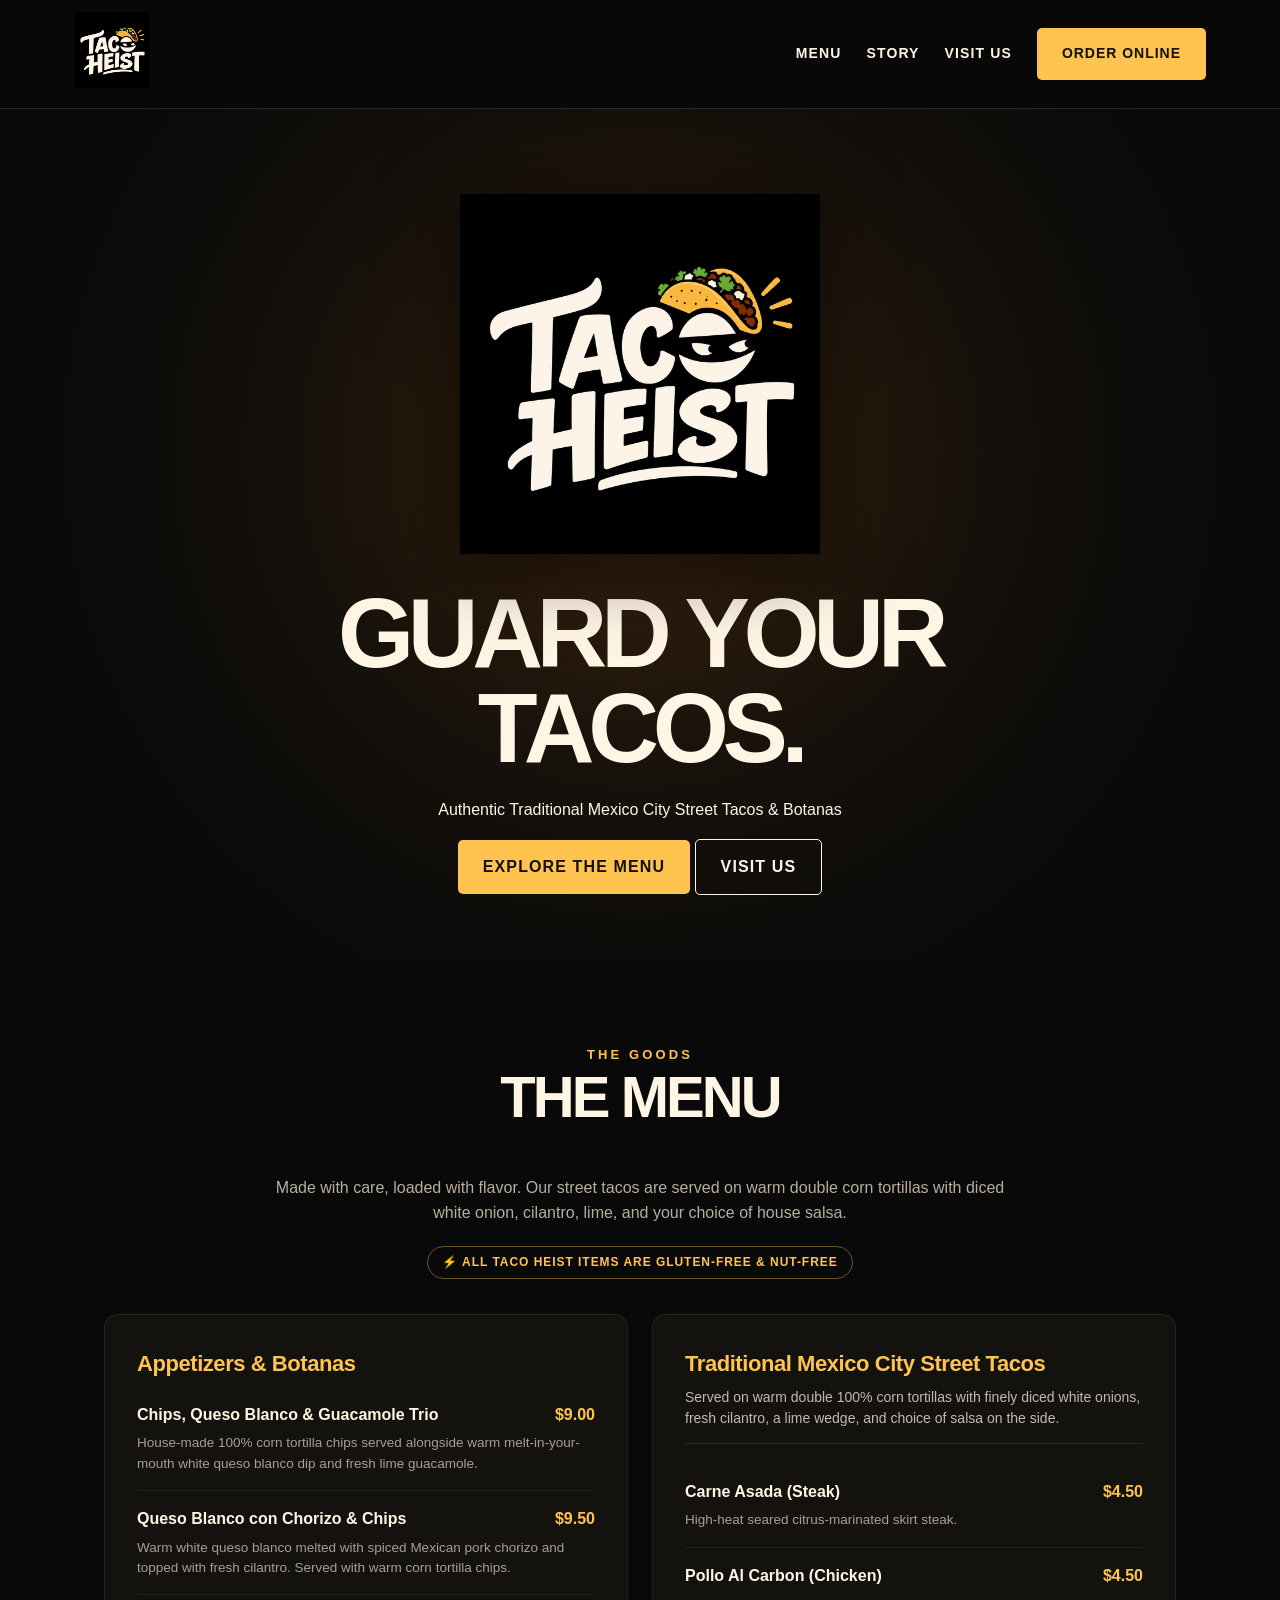
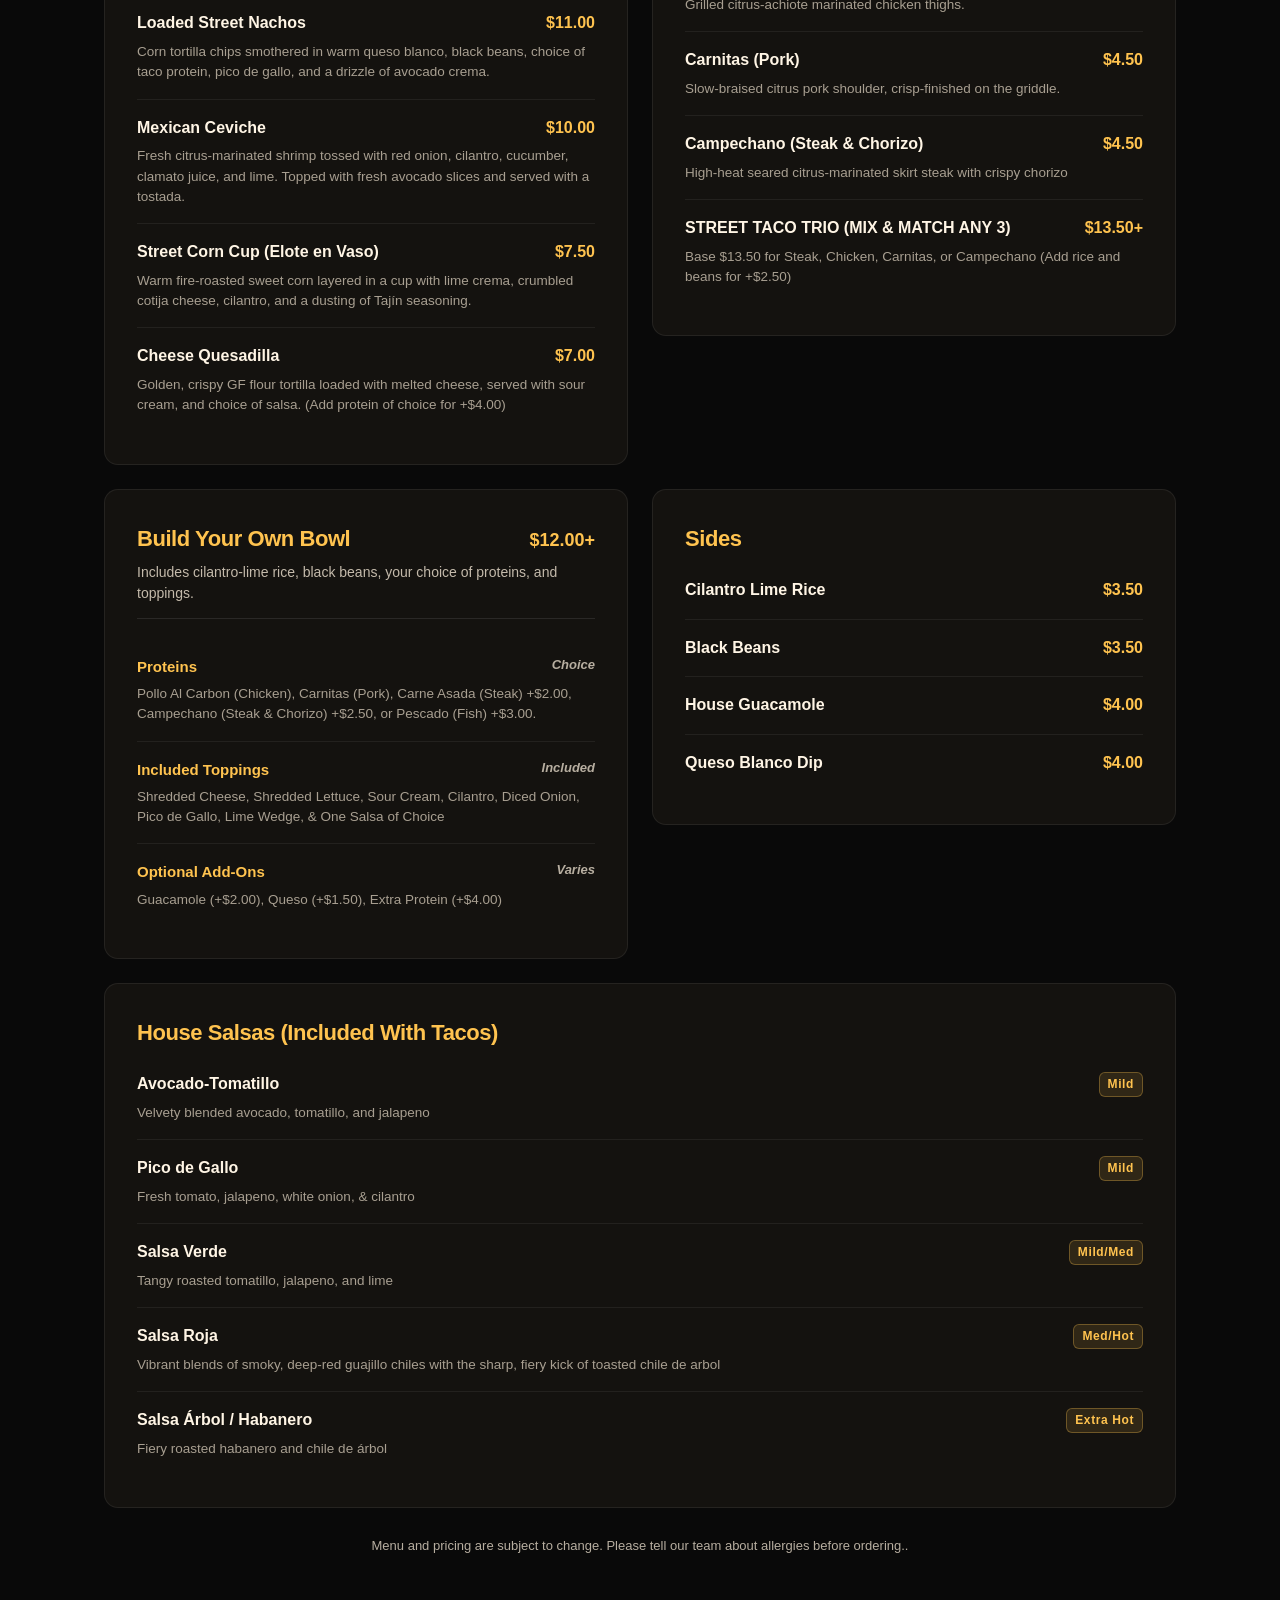
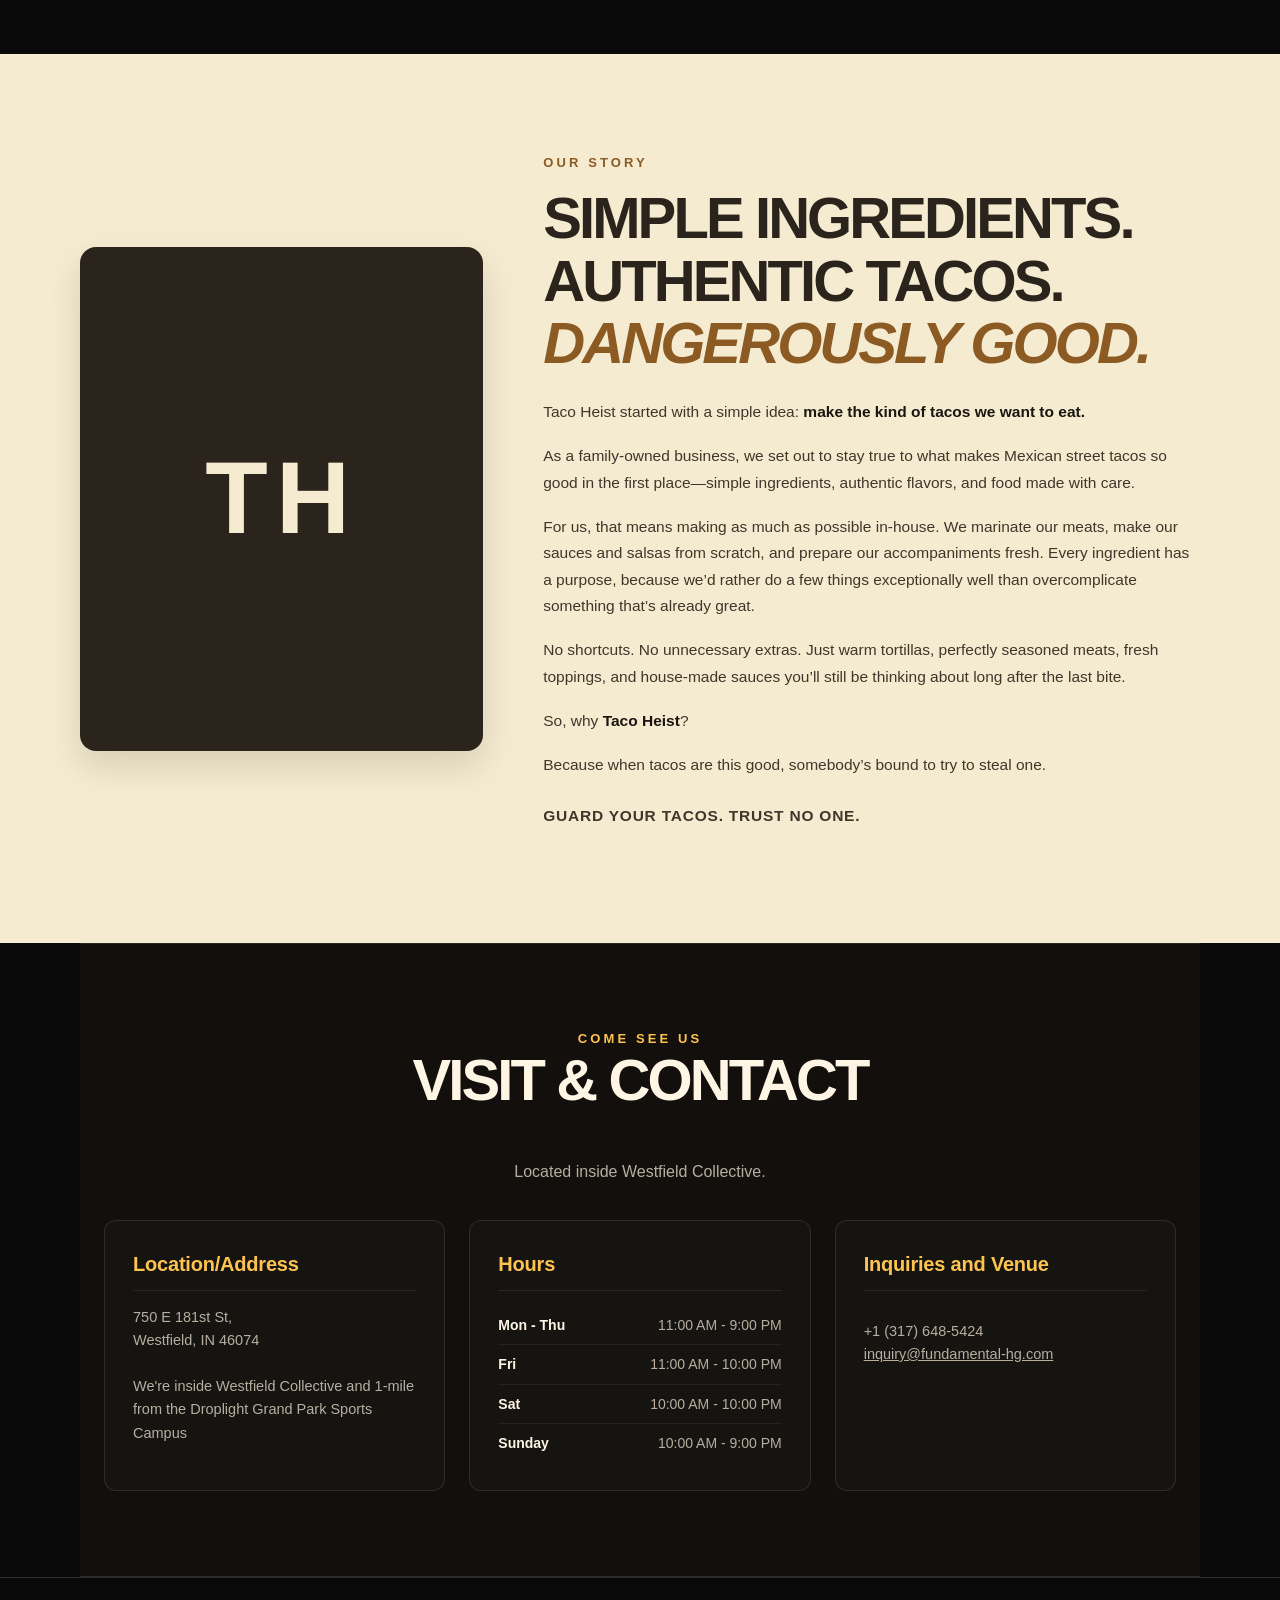
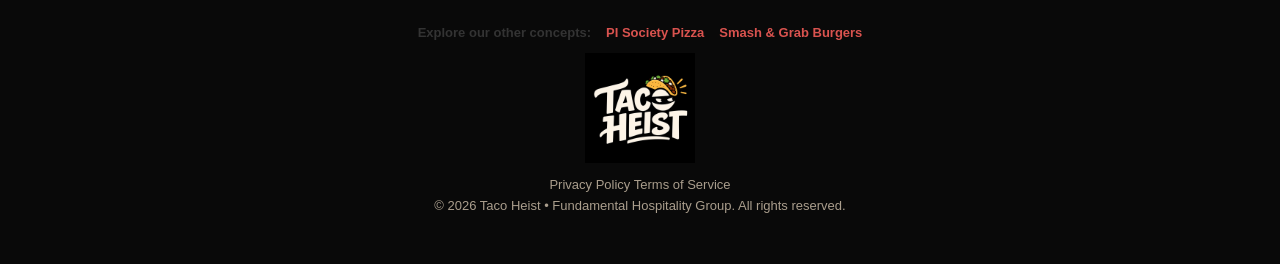
==== index.html @ 06c4e678 "ld json mod" ====
<!DOCTYPE html>
<html lang="en">
<head>
    <meta charset="UTF-8">
    <meta name="viewport" content="width=device-width, initial-scale=1.0">
    <title>Taco Heist</title>
    <link rel="stylesheet" href="css/styles.css">
    <link rel="icon" type="image/png" href="images/favicon.png">
    <meta property="og:site_name" content="Taco Heist, Guard Your Tacos!">
    <script type="application/ld+json">
        {
        "@context": "https://schema.org",
        "@type": "WebSite",
        "name": "Taco Heist",
        "url": "https://taco-heist.com/"
        }
    </script>
</head>
<script async src="https://www.googletagmanager.com/gtm.js?id=GTM-P6GP3KF7"></script>
<script>
  window.dataLayer = window.dataLayer || [];
  function gtag(){dataLayer.push(arguments);}
  gtag('js', new Date());
</script>
<body>

    <!-- NAVIGATION -->
    <header>
        <nav>
            <div class="brand">
                <a href="#hero">
                    <img src="images/th_company_logo.png" alt="Taco Heist Logo">
                </a>
            </div>
            <div class="links">
                <a href="#menu">MENU</a>
				<a href="#story">STORY</a>
                <a href="#visit">VISIT US</a>
                <a href="#" class="btn order-popup-trigger">ORDER ONLINE</a>
            </div>
        </nav>
    </header>

    <!-- HERO SECTION -->
    <section class="hero" id="hero">
        <div class="hero-content">
            <img src="images/th_company_logo_lg.png" alt="Taco Heist Shield Logo" style="margin: 20px 0 10px 0;">
            <h1>GUARD YOUR <br>TACOS.</h1>
            <p>Authentic Traditional Mexico City Street Tacos &amp; Botanas</p>
            <div class="actions">
                <a href="#menu" class="btn">EXPLORE THE MENU</a>
                <a href="#visit" class="btn btn-outline">VISIT US</a>
            </div>
        </div>
    </section>

    <!-- MENU SECTION -->
    <section class="wrap" id="menu">
        <div class="center">
            <div class="eyebrow">The goods</div>
            <h2>THE MENU</h2>
            <p class="intro">Made with care, loaded with flavor. Our street tacos are served on warm double corn tortillas with diced white onion, cilantro, lime, and your choice of house salsa.</p>
            <span class="pill">⚡ ALL TACO HEIST ITEMS ARE GLUTEN-FREE &amp; NUT-FREE </span>
        </div>
        
        <!-- Dynamic Menu Container populated via js/main.js -->
        <div id="menu-container" class="menu-grid" style="margin-top:35px">
            <!-- Menu categories and items injected here dynamically -->
        </div>

        <p class="small center" style="margin-top:28px">Menu and pricing are subject to change. Please tell our team about allergies before ordering.</menu>.</p>
    </section>
 
    <!-- STORY SECTION (Balanced Editorial Grid) -->
    <section id="story" class="story-section">
        <div class="story-container">
            <div class="story-mark-col">
                <div class="story-mark">
                    <span>TH</span>
                </div>
            </div>
            <div class="story-content">
                <span class="eyebrow" style="color: #8c5a23;">OUR STORY</span>
                <h2>SIMPLE INGREDIENTS. AUTHENTIC TACOS.<br><em>DANGEROUSLY GOOD.</em></h2>
                <p>Taco Heist started with a simple idea: <strong>make the kind of tacos we want to eat.</strong></p>
                <p>As a family-owned business, we set out to stay true to what makes Mexican street tacos so good in the first place—simple ingredients, authentic flavors, and food made with care.</p>
                <p>For us, that means making as much as possible in-house. We marinate our meats, make our sauces and salsas from scratch, and prepare our accompaniments fresh. Every ingredient has a purpose, because we’d rather do a few things exceptionally well than overcomplicate something that’s already great.</p>
                <p>No shortcuts. No unnecessary extras. Just warm tortillas, perfectly seasoned meats, fresh toppings, and house-made sauces you’ll still be thinking about long after the last bite.</p>
                <p>So, why <strong>Taco Heist</strong>?</p>
                <p>Because when tacos are this good, somebody’s bound to try to steal one.</p>
                <p style="margin-top: 24px; font-weight: 900; letter-spacing: 0.05em; text-transform: uppercase;">Guard your tacos. Trust no one.</p>
            </div>
        </div>
    </section>
  
    <!-- VISIT & CONTACT SECTION (3 COLUMNS) -->
    <section class="wrap visit-section" id="visit">
        <div class="center">
            <div class="eyebrow">Come see us</div>
            <h2>VISIT &amp; CONTACT</h2>
            <p class="intro">Located inside Westfield Collective.</p>
        </div>

        <div class="visit-grid">
            <!-- Column 1: Location -->
            <div class="visit-card">
                <h3>Location/Address</h3>
                <p>750 E 181st St,<br>Westfield, IN 46074<br><br>We're inside Westfield Collective and 1-mile from the Droplight Grand Park Sports Campus</p>
            </div>

            <!-- Column 2: Hours -->
            <div class="visit-card">
                <h3>Hours</h3>
                <ul class="hours-list">
                    <li><span><strong>Mon - Thu</strong></span> <span>11:00 AM - 9:00 PM</span></li>
                    <li><span><strong>Fri</strong></span> <span>11:00 AM - 10:00 PM</span></li>
                    <li><span><strong>Sat</strong></span> <span>10:00 AM - 10:00 PM</span></li>					
                    <li><span><strong>Sunday</strong></span> <span>10:00 AM - 9:00 PM</span></li>
                </ul>
            </div>

            <!-- Column 3: Inquiries -->
            <div class="visit-card">
                <h3>Inquiries and Venue</h3>
                <p style="margin-top: 14px;">+1 (317) 648-5424<br>
                <a href="mailto:inquiry@fundamental-hg.com" style="color: inherit; text-decoration: underline;">inquiry@fundamental-hg.com</a></p>
            </div>
        </div>
</section>

    <!-- FOOTER -->
    <footer class="foot">
        <div class="sibling-concepts">
            <span class="concepts-label">Explore our other concepts:</span>
            <a href="https://www.pisocietypizza.com" target="_blank" class="concept-link";>PI Society Pizza</a>
            <a href="https://www.smashngrab-burgers.com" target="_blank" class="concept-link">Smash & Grab Burgers</a>
        </div>                  
        <img src="images/th_company_logo.png" alt="Taco Heist Logo">
        <div class="legal-links">
            <a href="/privacy.html">Privacy Policy</a>
            <a href="/terms.html">Terms of Service</a>
        </div>
        <p>&copy; <span id="year">2026</span> Taco Heist • Fundamental Hospitality Group. All rights reserved.</p>
    </footer>

    <!-- SCRIPTS -->
    <script src="js/menu-data.js"></script>
    <script src="js/main.js"></script>
</body>
</html>
---- css/styles.css ----
/* Core Reset & Theme Variables */
:root {
  --gold: #ffc34f;
  --cream: #fff5e5;
  --muted: #b7aea0;
  --dark: #090909;
}

* {
  box-sizing: border-box;
}

html {
  scroll-behavior: smooth;
}

body {
  margin: 0;
  background: var(--dark);
  color: var(--cream);
  font-family: Arial, Helvetica, sans-serif;
  line-height: 1.55;
}

a {
  color: inherit;
  text-decoration: none;
}

button {
  font: inherit;
}

header {
  position: sticky;
  top: 0;
  z-index: 10;
  background: #090909ed;
  border-bottom: 1px solid #ffffff22;
  backdrop-filter: blur(12px);
}

nav {
  max-width: 1180px;
  margin: auto;
  display: flex;
  align-items: center;
  justify-content: space-between;
  padding: 12px 24px;
  gap: 16px;
}

nav img {
  width: 76px;
  height: 76px;
  object-fit: contain;
}

nav .links {
  display: flex;
  gap: 25px;
  align-items: center;
  font-size: 14px;
  font-weight: 800;
  letter-spacing: .08em;
}

nav a:hover {
  color: var(--gold);
}

.btn {
  display: inline-block;
  border: 0;
  border-radius: 5px;
  background: var(--gold);
  color: #14100b;
  padding: 15px 25px;
  font-weight: 900;
  letter-spacing: .07em;
  cursor: pointer;
  text-align: center;
}

.btn:hover {
  background: #ffe09a;
}

.btn-outline {
  background: transparent;
  border: 1px solid var(--cream);
  color: var(--cream);
}

.btn-outline:hover {
  background: #ffffff1a;
}

.hero {
  min-height: 660px;
  display: grid;
  place-items: center;
  text-align: center;
  padding: 65px 22px;
  background: radial-gradient(circle at 50% 40%, #3e240e 0%, #14100b 43%, #090909 76%);
}

.hero-content {
  display: flex;
  flex-direction: column;
  align-items: center;
}

.hero img {
  width: min(360px, 66vw);
  filter: drop-shadow(0 10px 40px #0009);
}

.eyebrow {
  color: var(--gold);
  text-transform: uppercase;
  font-size: 13px;
  font-weight: 900;
  letter-spacing: .24em;
}

h1, h2, h3, p {
  margin-top: 0;
}

h1 {
  font-size: clamp(45px, 8vw, 98px);
  line-height: .97;
  letter-spacing: -.065em;
  margin: 22px 0;
}

h2 {
  font-size: clamp(34px, 5vw, 58px);
  letter-spacing: -.05em;
  line-height: 1.08;
}

.wrap {
  max-width: 1120px;
  margin: auto;
  padding: 85px 24px;
}

.center {
  text-align: center;
}

.intro {
  max-width: 740px;
  margin: 0 auto 20px;
  color: var(--muted);
}

.hero-tagline {
  display: block;
  width: 100%;
  font-size: clamp(15px, 2vw, 19px);
  font-weight: 900;
  letter-spacing: 0.3em;
  color: var(--gold);
  text-transform: uppercase;
  margin: 10px 0 15px 0;
  text-align: center;
}

.menu-grid {
  display: grid;
  grid-template-columns: repeat(2, minmax(0, 1fr));
  gap: 24px;
  align-items: start;
}

.panel {
  background: #14120f;
  border: 1px solid #ffffff12;
  border-radius: 14px;
  padding: 32px;
}

.panel-header {
  display: flex;
  justify-content: space-between;
  align-items: baseline;
}

.panel h3 {
  color: var(--gold);
  font-size: 22px;
  letter-spacing: -.02em;
  margin-bottom: 6px;
}

.cat-price {
  color: var(--gold);
  font-weight: 800;
  font-size: 18px;
}

.category-desc {
  font-size: 14px;
  color: #c4baab;
  margin-bottom: 20px;
  line-height: 1.5;
  border-bottom: 1px solid #ffffff18;
  padding-bottom: 14px;
}

.item {
  border-bottom: 1px solid #ffffff10;
  padding: 16px 0;
}

.item:last-child {
  border-bottom: 0;
}

.item-top {
  display: flex;
  justify-content: space-between;
  gap: 20px;
  font-weight: 600;
  font-size: 16px;
  color: var(--cream);
}

.item-title {
  font-weight: 600;
}

.price {
  color: var(--gold);
  font-weight: 700;
  white-space: nowrap;
}

.desc {
  font-size: 13.5px;
  color: #a89f91;
  margin: 6px 0 0;
  line-height: 1.5;
}

.pill {
  display: inline-block;
  border: 1px solid #ffc34f66;
  color: var(--gold);
  border-radius: 20px;
  padding: 6px 14px;
  font-size: 12px;
  font-weight: 800;
  letter-spacing: .08em;
}

.salsa {
  grid-column: 1 / -1;
}

.small {
  font-size: 13px;
  color: var(--muted);
}

/* --- Balanced Editorial Story Section --- */
.story-section {
  background: #f4ebd0;
  color: #2b241c;
  padding: 95px 24px;
  border-top: 1px solid #ffffff22;
  border-bottom: 1px solid #ffffff22;
}

.story-container {
  max-width: 1120px;
  margin: 0 auto;
  display: flex;
  gap: 60px;
  align-items: center;
}

.story-mark-col {
  flex: 0 0 36%;
}

.story-mark {
  background: #2b241c;
  color: #f4ebd0;
  width: 100%;
  aspect-ratio: 4 / 5;
  border-radius: 16px;
  display: flex;
  align-items: center;
  justify-content: center;
  font-weight: 900;
  font-size: clamp(60px, 8vw, 110px);
  letter-spacing: 0.08em;
  box-shadow: 0 15px 35px rgba(0,0,0,0.12);
}

.story-content {
  flex: 1;
}

.story-content h2 {
  color: #2b241c;
  margin-top: 12px;
  margin-bottom: 24px;
}

.story-content h2 em {
  font-style: italic;
  color: #8c5a23;
}

.story-content p {
  font-size: 15.5px;
  line-height: 1.7;
  margin-bottom: 18px;
  color: #42362b;
}

.story-content strong {
  color: #1a1510;
}

@media(max-width: 850px) {
  .story-container {
    flex-direction: column;
    gap: 40px;
  }
  .story-mark-col {
    width: 100%;
    max-width: 320px;
    margin: 0 auto;
  }
}

.visit-section {
  background: #120f0c;
  border-top: 1px solid #ffffff1b;
  border-bottom: 1px solid #ffffff1b;
  padding: 85px 24px;
}

.visit-grid {
  display: grid;
  grid-template-columns: repeat(3, minmax(0, 1fr));
  gap: 24px;
  margin-top: 35px;
  align-items: stretch;
}

.visit-card {
  background: #161411;
  border: 1px solid #ffffff1b;
  border-radius: 12px;
  padding: 28px;
  display: flex;
  flex-direction: column;
}

.visit-card h3 {
  color: var(--gold);
  font-size: 20px;
  margin-bottom: 15px;
  border-bottom: 1px solid #ffffff14;
  padding-bottom: 10px;
  letter-spacing: -.01em;
}

.visit-card p, 
.visit-card ul {
  font-size: 14.5px;
  color: var(--muted);
  margin: 0;
  line-height: 1.6;
}

.visit-card strong {
  color: var(--cream);
}

.hours-list {
  list-style: none;
  padding: 0;
  margin: 0;
}

.hours-list li {
  display: flex;
  justify-content: space-between;
  padding: 8px 0;
  border-bottom: 1px solid #ffffff10;
  font-size: 14px;
}

.hours-list li:last-child {
  border-bottom: 0;
}

.contact-link {
  color: var(--gold);
  text-decoration: underline;
  text-underline-offset: 3px;
}

.contact-link:hover {
  color: var(--cream);
}

.foot {
  border-top: 1px solid #ffffff25;
  padding: 35px 24px;
  text-align: center;
  color: #aa9e8d;
  font-size: 13px;
}

.foot img {
  width: 110px;
  display: block;
  margin: 0 auto 12px;
}

@media(max-width: 850px) {
  .visit-grid {
    grid-template-columns: 1fr;
  }
}

@media(max-width: 700px) {
  nav img {
    width: 55px;
    height: 55px;
  }
  nav .links {
    gap: 12px;
    font-size: 11px;
  }
  .menu-grid {
    grid-template-columns: 1fr;
  }
  .wrap {
    padding: 65px 20px;
  }
  .panel, .visit-card {
    padding: 22px;
  }
}
/* --- Custom Layout Adjustments for Salsas & Bowls --- */
.salsa-badge {
  display: inline-block;
  background: rgba(255, 195, 79, 0.12);
  border: 1px solid rgba(255, 195, 79, 0.3);
  color: var(--gold);
  border-radius: 6px;
  padding: 2px 8px;
  font-size: 12px;
  font-weight: 700;
  letter-spacing: 0.05em;
  white-space: nowrap;
}

.bowl-tag {
  color: var(--muted);
  font-size: 13px;
  font-weight: 600;
  font-style: italic;
  white-space: nowrap;
}

.bowl-item .item-title {
  color: var(--gold);
  font-size: 15px;
}

.sibling-concepts {
    display: flex;
    align-items: center;
    justify-content: center;
    gap: 15px;
    padding: 10px;
    flex-wrap: wrap;
    font-family: inherit;
}

.concepts-label {
    font-weight: bold;
    color: #333; /* Adjust to match the specific site's text color */
}

.concept-link {
    text-decoration: none;
    color: #d9534f; /* Adjust to match the specific site's accent color */
    font-weight: 600;
    transition: color 0.3s ease;
}

.concept-link:hover {
    color: #000;
    text-decoration: underline;
}

/* Mobile responsive adjustment */
@media (max-width: 768px) {
    .sibling-concepts {
        flex-direction: column;
        gap: 10px;
    }
}
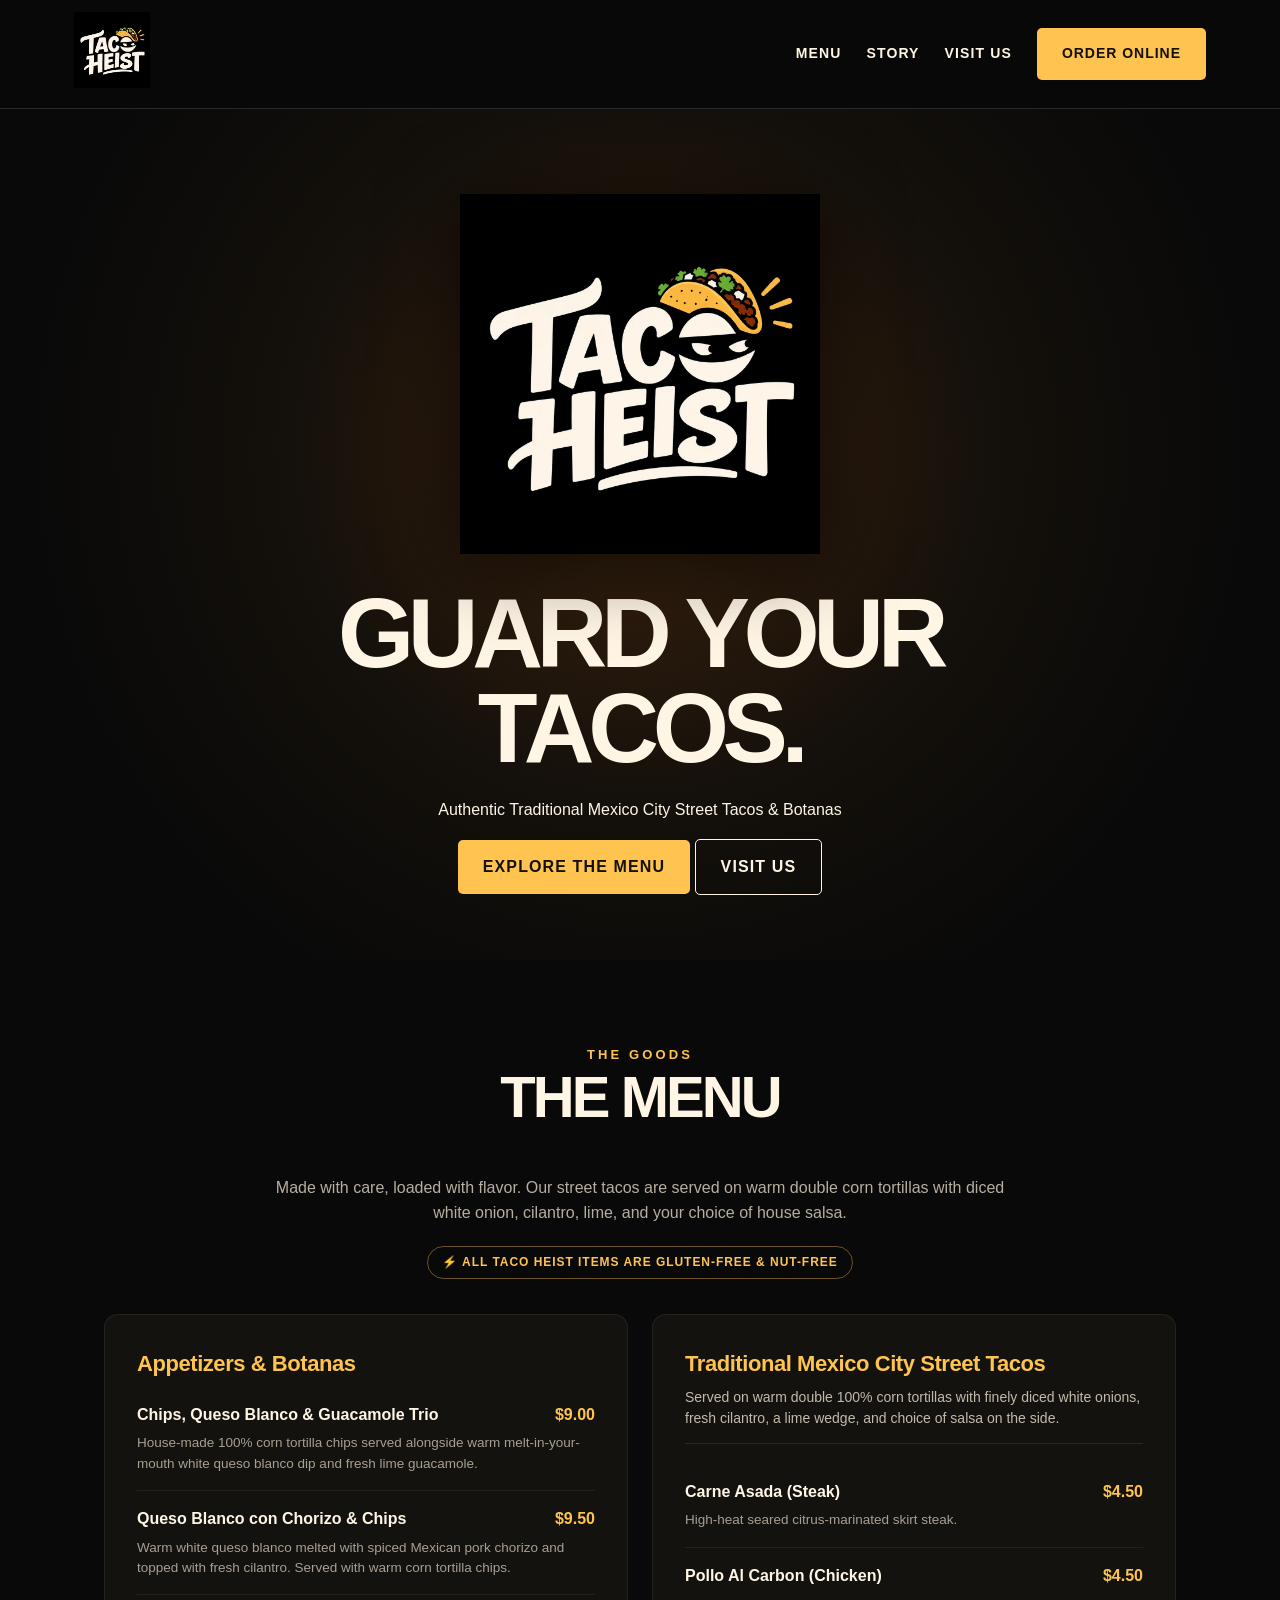
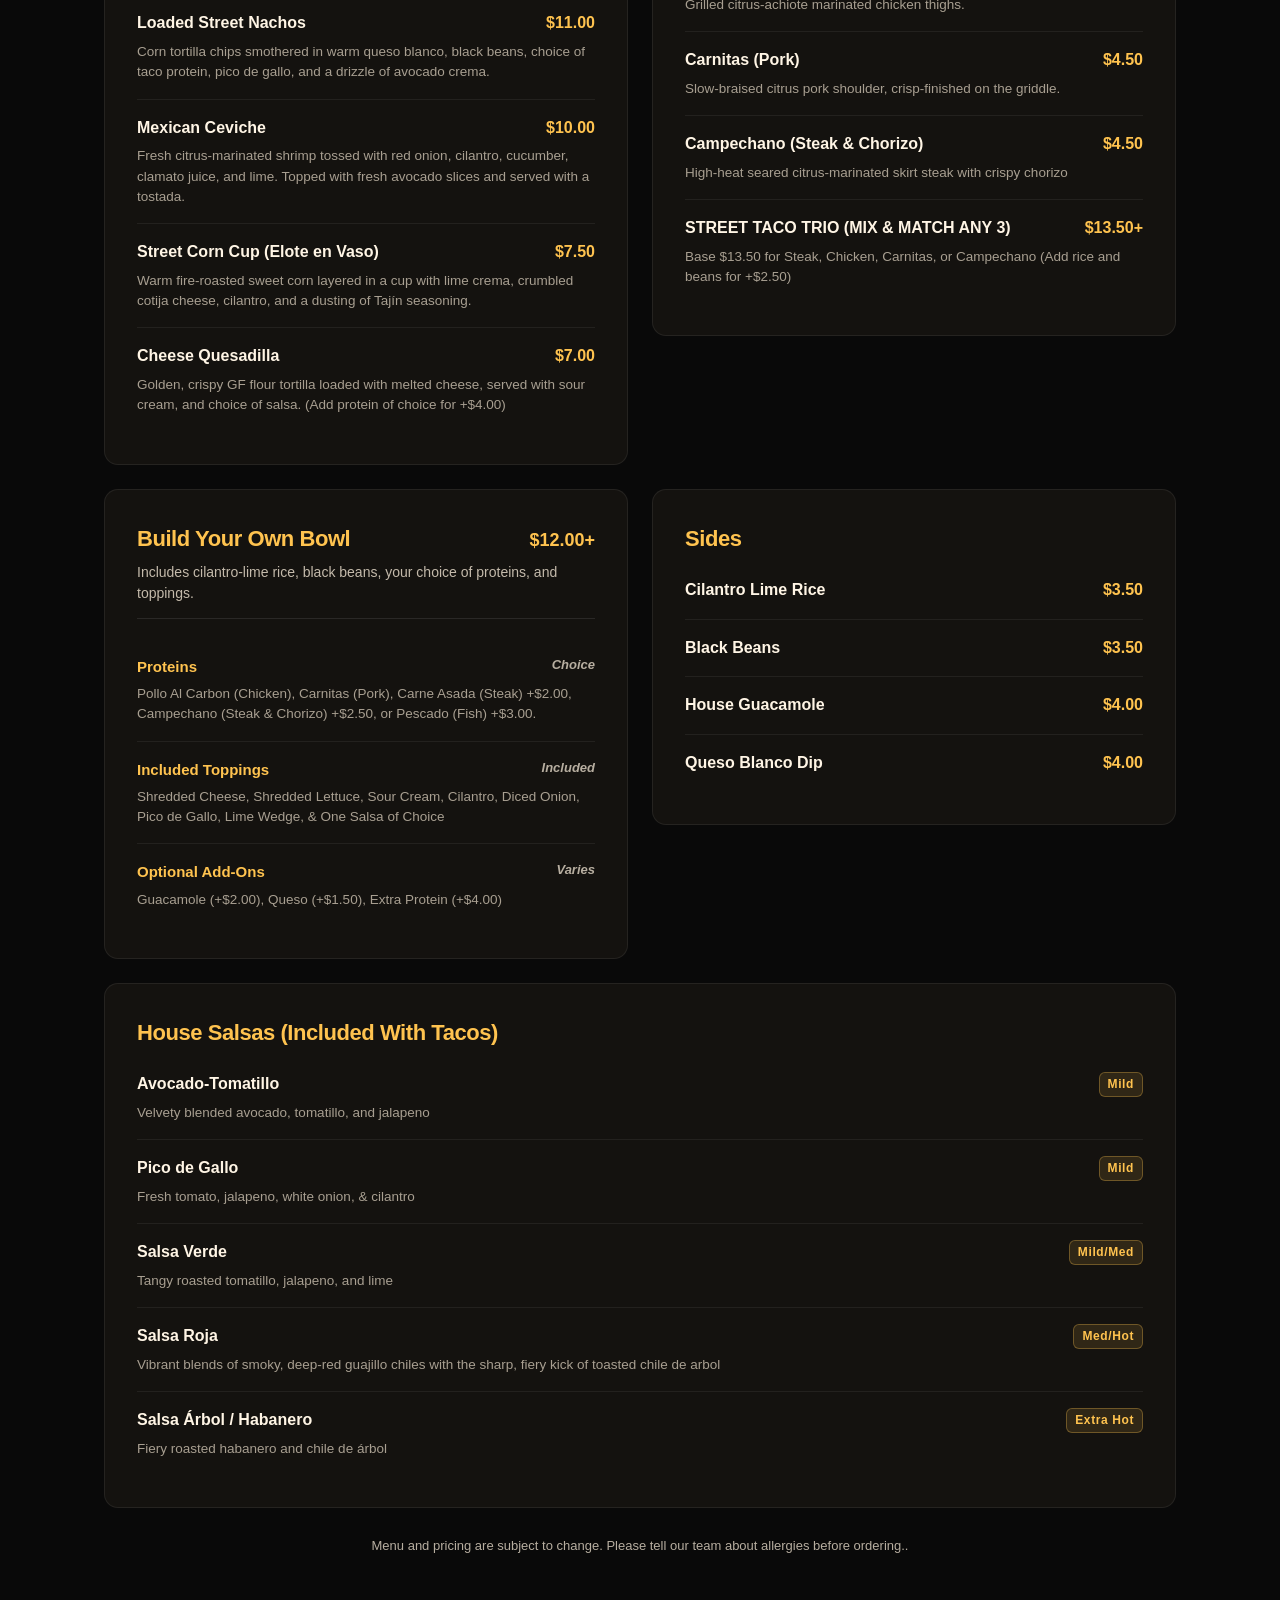
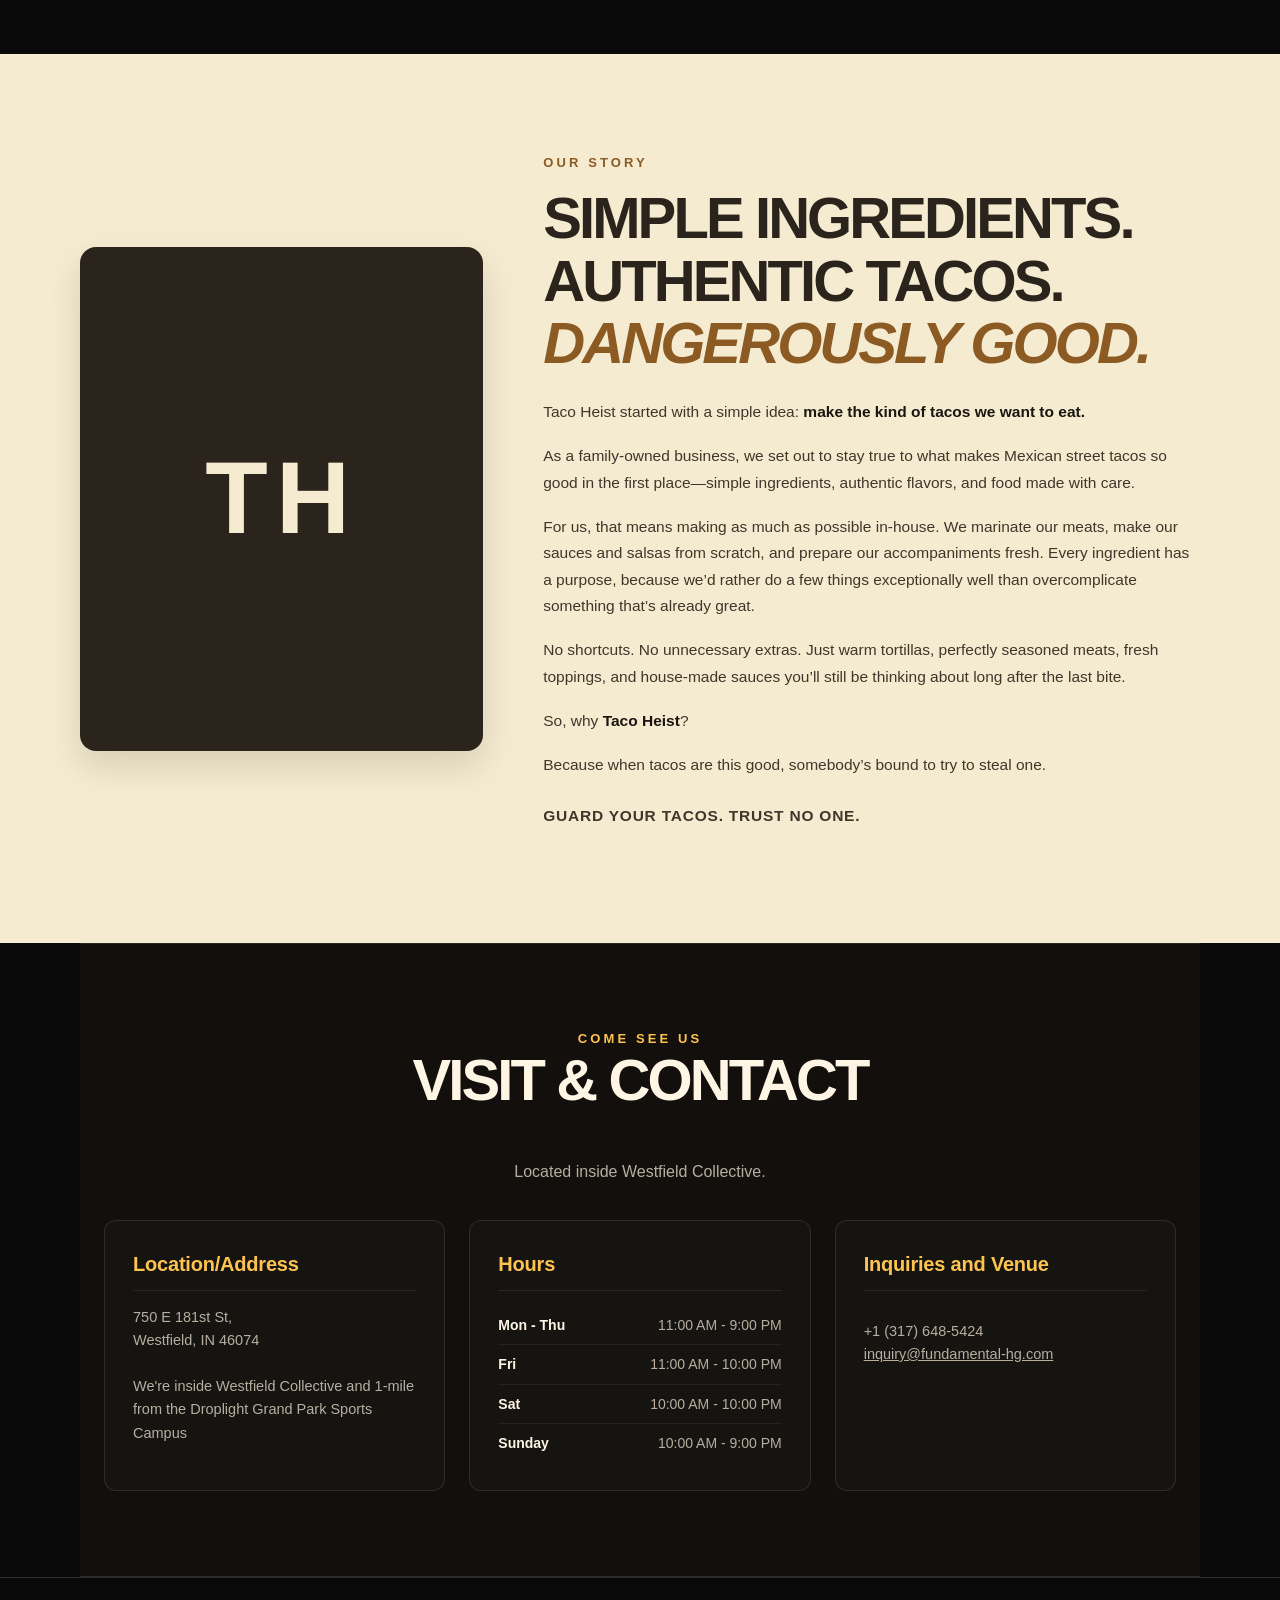
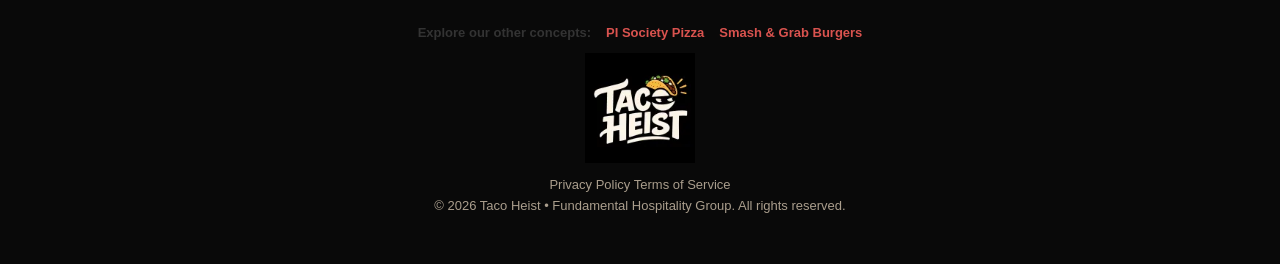
==== commit b3ecbfa4: "logo webp" ====
--- a/index.html
+++ b/index.html
@@ -12,6 +12,7 @@
         "@context": "https://schema.org",
         "@type": "WebSite",
         "name": "Taco Heist",
+        "alternateName": "Taco Heist: Guard Your Tacos!",
         "url": "https://taco-heist.com/"
         }
     </script>
@@ -29,7 +30,7 @@
         <nav>
             <div class="brand">
                 <a href="#hero">
-                    <img src="images/th_company_logo.png" alt="Taco Heist Logo">
+                    <img src="images/th_company_logo.webp" alt="Taco Heist Logo">
                 </a>
             </div>
             <div class="links">
@@ -44,7 +45,7 @@
     <!-- HERO SECTION -->
     <section class="hero" id="hero">
         <div class="hero-content">
-            <img src="images/th_company_logo_lg.png" alt="Taco Heist Shield Logo" style="margin: 20px 0 10px 0;">
+            <img src="images/th_company_logo_lg.webp" alt="Taco Heist Shield Logo" style="margin: 20px 0 10px 0;">
             <h1>GUARD YOUR <br>TACOS.</h1>
             <p>Authentic Traditional Mexico City Street Tacos &amp; Botanas</p>
             <div class="actions">
@@ -135,7 +136,7 @@
             <a href="https://www.pisocietypizza.com" target="_blank" class="concept-link";>PI Society Pizza</a>
             <a href="https://www.smashngrab-burgers.com" target="_blank" class="concept-link">Smash & Grab Burgers</a>
         </div>                  
-        <img src="images/th_company_logo.png" alt="Taco Heist Logo">
+        <img src="images/th_company_logo.webp" alt="Taco Heist Logo">
         <div class="legal-links">
             <a href="/privacy.html">Privacy Policy</a>
             <a href="/terms.html">Terms of Service</a>
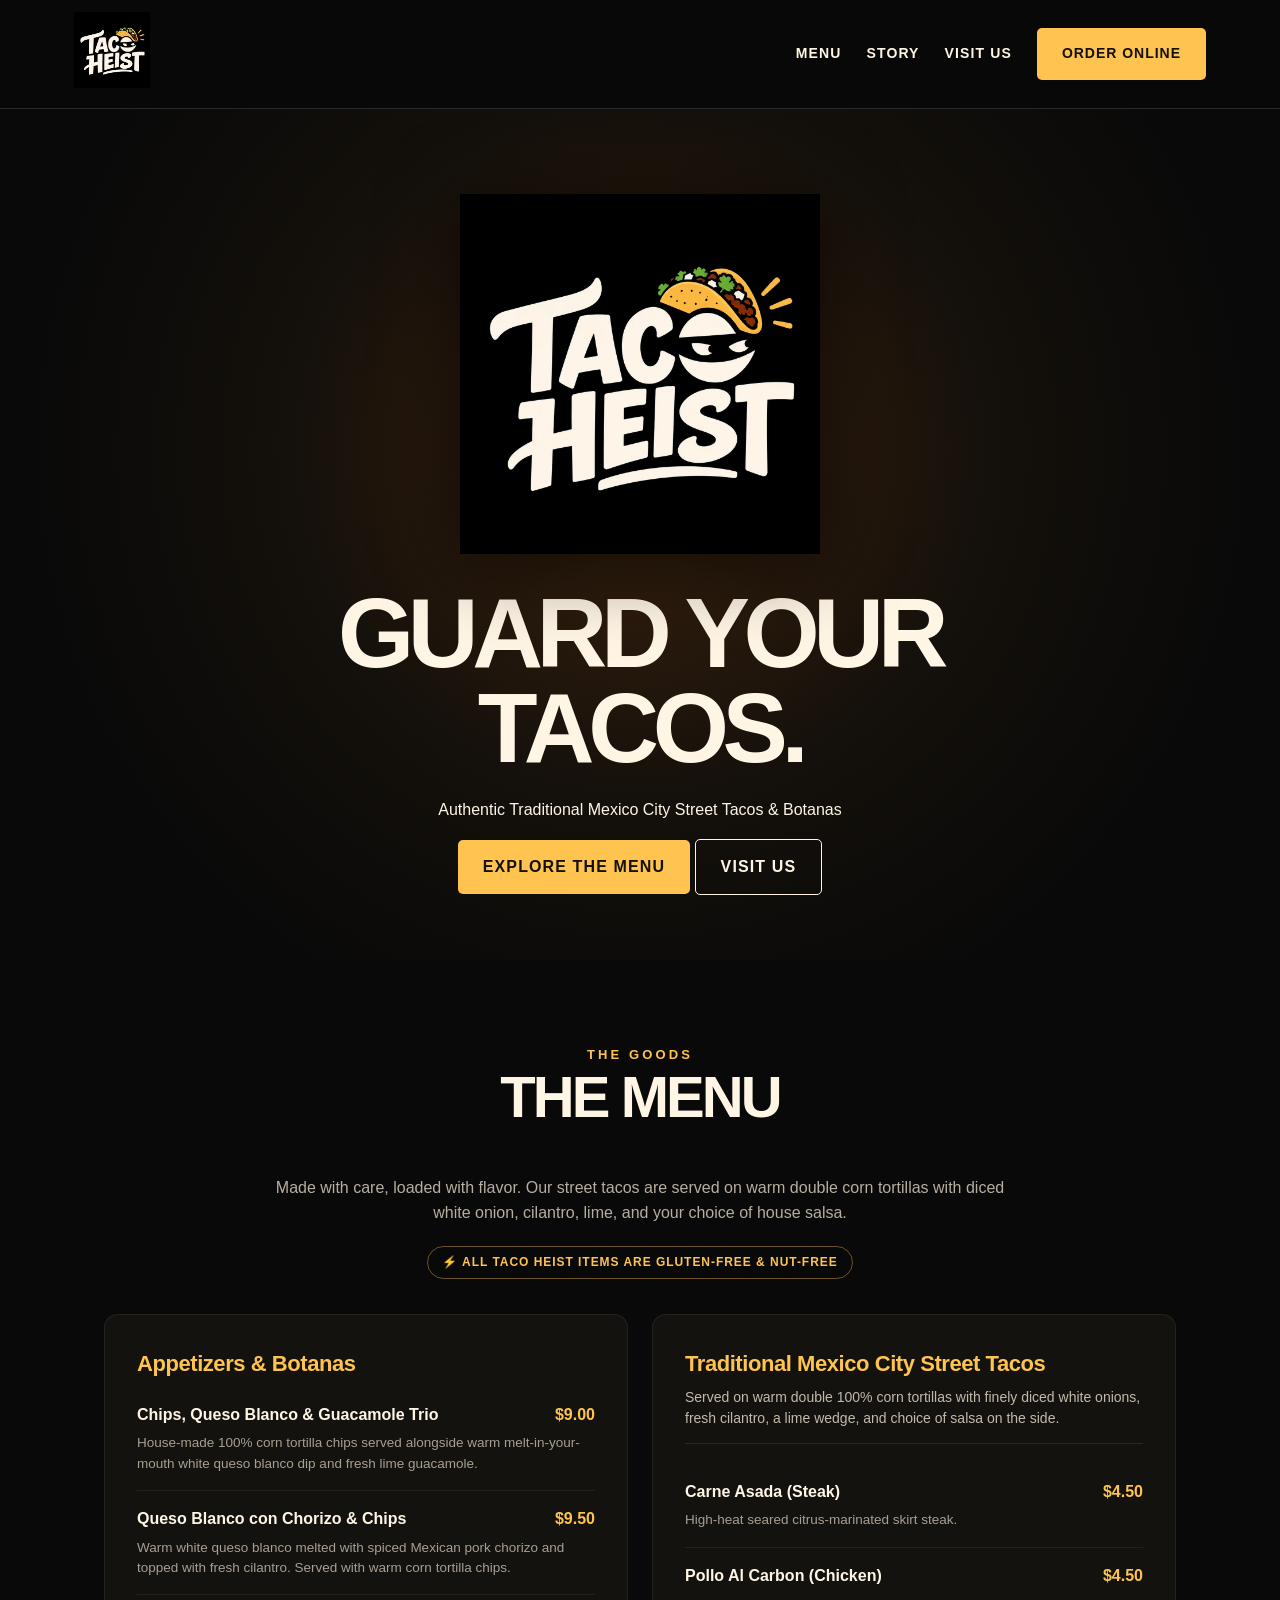
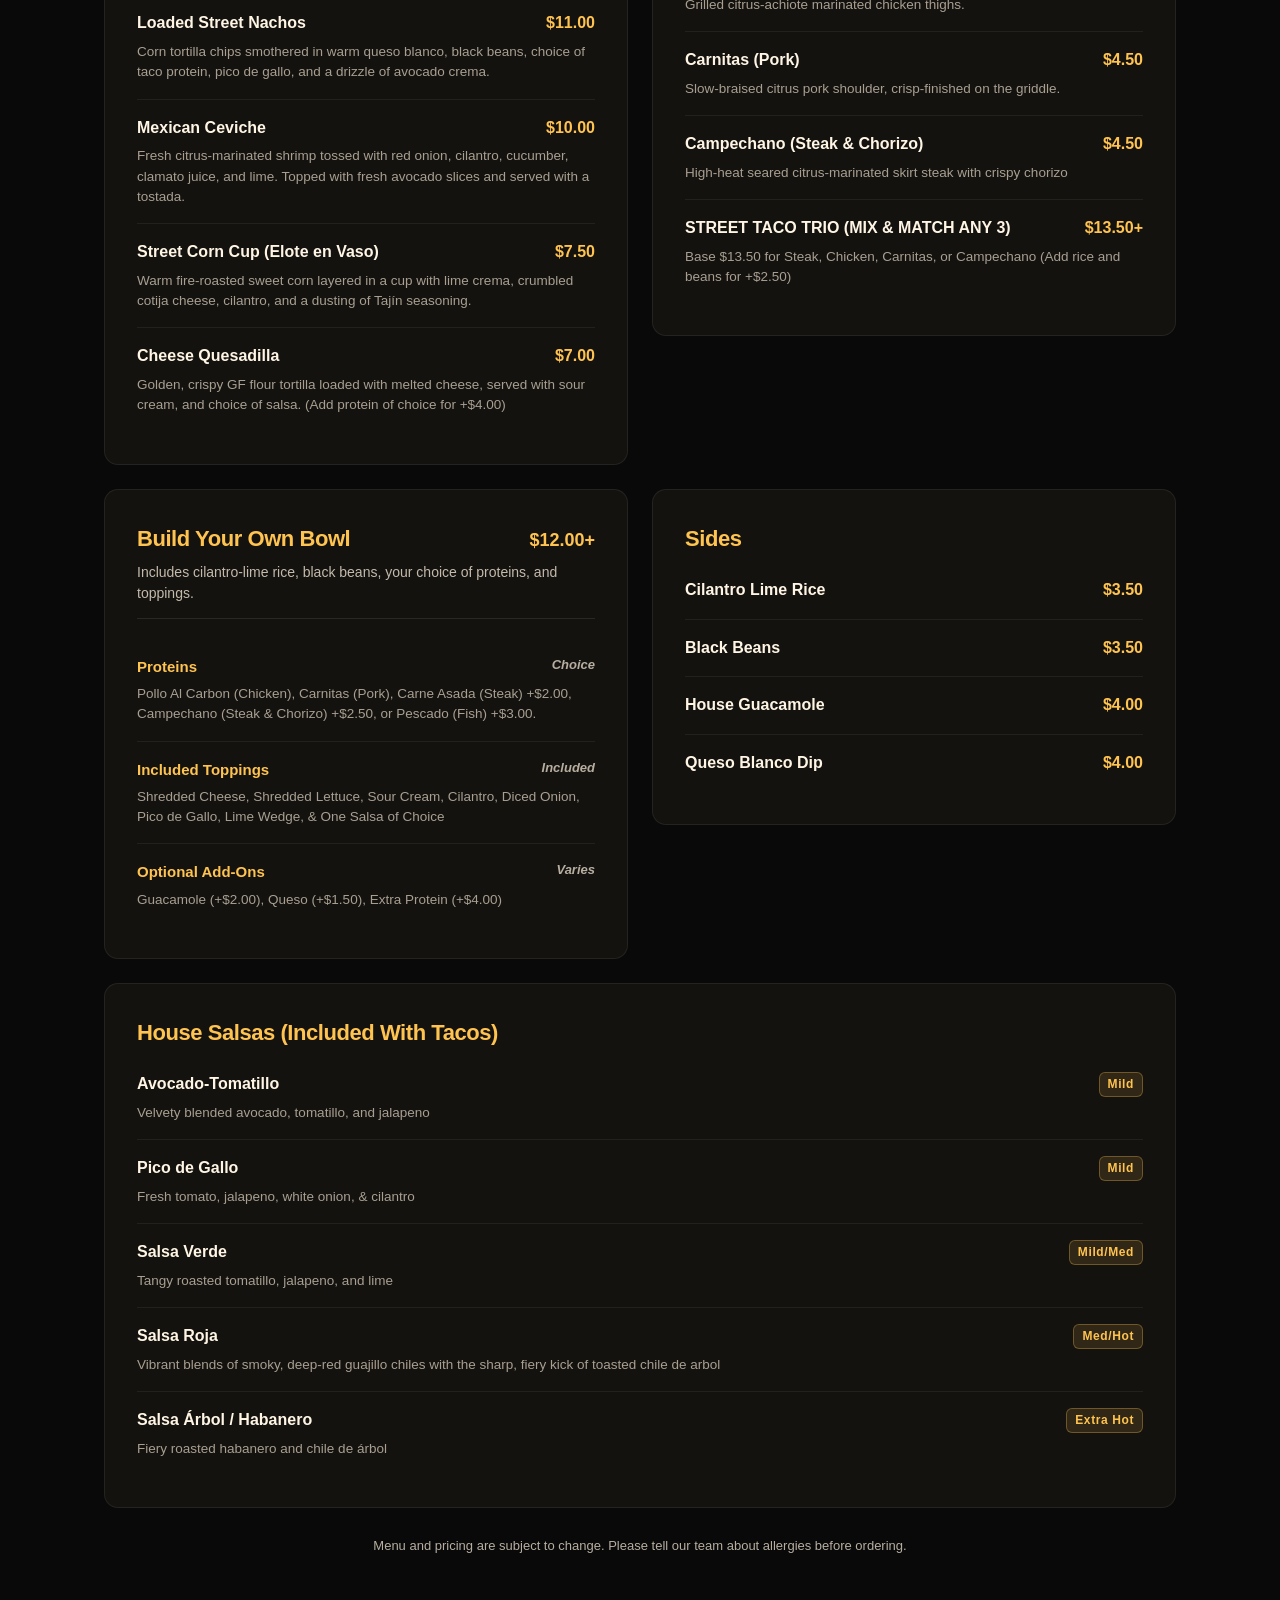
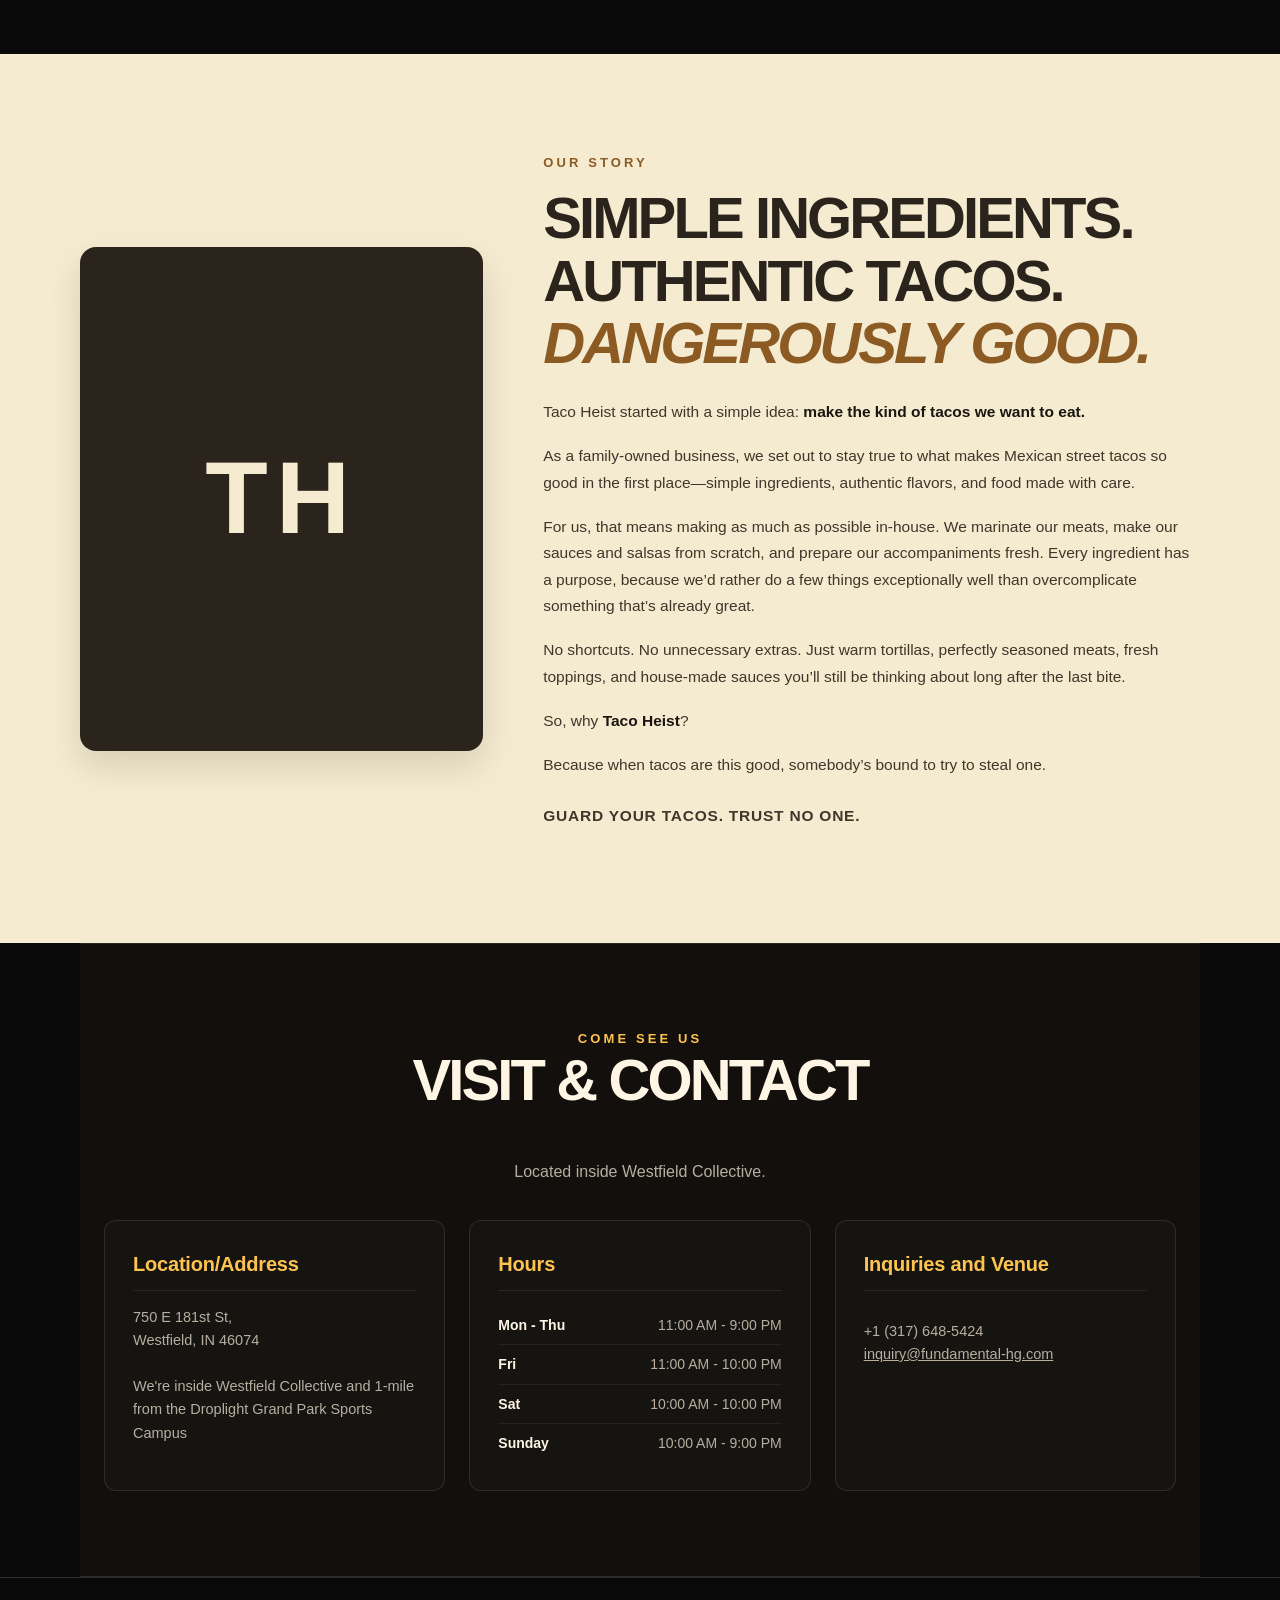
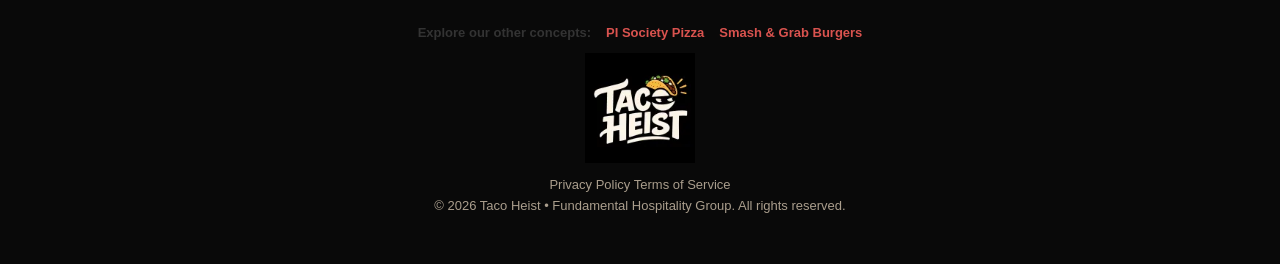
==== commit 9460a516: "h1 mod to match title" ====
--- a/index.html
+++ b/index.html
@@ -6,13 +6,14 @@
     <title>Taco Heist</title>
     <link rel="stylesheet" href="css/styles.css">
     <link rel="icon" type="image/png" href="images/favicon.png">
-    <meta property="og:site_name" content="Taco Heist, Guard Your Tacos!">
+    <meta property="og:site_name" content="Taco Heist">
     <script type="application/ld+json">
         {
         "@context": "https://schema.org",
         "@type": "WebSite",
         "name": "Taco Heist",
         "alternateName": "Taco Heist: Guard Your Tacos!",
+        "description": "Wood-fired artisan pizza located inside the Westfield Collective, just one mile south of the Droplight Grand Park Sports Campus.",
         "url": "https://taco-heist.com/"
         }
     </script>
@@ -46,7 +47,10 @@
     <section class="hero" id="hero">
         <div class="hero-content">
             <img src="images/th_company_logo_lg.webp" alt="Taco Heist Shield Logo" style="margin: 20px 0 10px 0;">
-            <h1>GUARD YOUR <br>TACOS.</h1>
+            <!-- SEO H1: Hidden visually, but read by Google -->
+            <h1 class="visually-hidden">Taco Heist</h1>
+            <!-- Visual Heading: Changed to H2, styling preserved via class -->
+            <h2 class="hero-title">GUARD YOUR <br>TACOS.</h2>
             <p>Authentic Traditional Mexico City Street Tacos &amp; Botanas</p>
             <div class="actions">
                 <a href="#menu" class="btn">EXPLORE THE MENU</a>
@@ -69,7 +73,7 @@
             <!-- Menu categories and items injected here dynamically -->
         </div>
 
-        <p class="small center" style="margin-top:28px">Menu and pricing are subject to change. Please tell our team about allergies before ordering.</menu>.</p>
+        <p class="small center" style="margin-top:28px">Menu and pricing are subject to change. Please tell our team about allergies before ordering.</p>
     </section>
  
     <!-- STORY SECTION (Balanced Editorial Grid) -->
@@ -133,7 +137,7 @@
     <footer class="foot">
         <div class="sibling-concepts">
             <span class="concepts-label">Explore our other concepts:</span>
-            <a href="https://www.pisocietypizza.com" target="_blank" class="concept-link";>PI Society Pizza</a>
+            <a href="https://www.pisocietypizza.com" target="_blank" class="concept-link">PI Society Pizza</a>
             <a href="https://www.smashngrab-burgers.com" target="_blank" class="concept-link">Smash & Grab Burgers</a>
         </div>                  
         <img src="images/th_company_logo.webp" alt="Taco Heist Logo">
@@ -145,7 +149,7 @@
     </footer>
 
     <!-- SCRIPTS -->
-    <script src="js/menu-data.js"></script>
-    <script src="js/main.js"></script>
+    <script defer src="js/menu-data.js"></script>
+    <script defer src="js/main.js"></script>
 </body>
-</html>+</html>
--- a/css/styles.css
+++ b/css/styles.css
@@ -8,6 +8,17 @@
 
 * {
   box-sizing: border-box;
+}
+
+.visually-hidden {
+    position: absolute;
+    width: 1px;
+    height: 1px;
+    margin: -1px;
+    padding: 0;
+    overflow: hidden;
+    clip: rect(0, 0, 0, 0);
+    border: 0;
 }
 
 html {
@@ -124,11 +135,11 @@
   letter-spacing: .24em;
 }
 
-h1, h2, h3, p {
+.hero .hero-title, h2, h3, p {
   margin-top: 0;
 }
 
-h1 {
+.hero .hero-title, h1 {
   font-size: clamp(45px, 8vw, 98px);
   line-height: .97;
   letter-spacing: -.065em;
@@ -512,4 +523,4 @@
         flex-direction: column;
         gap: 10px;
     }
-}+}
